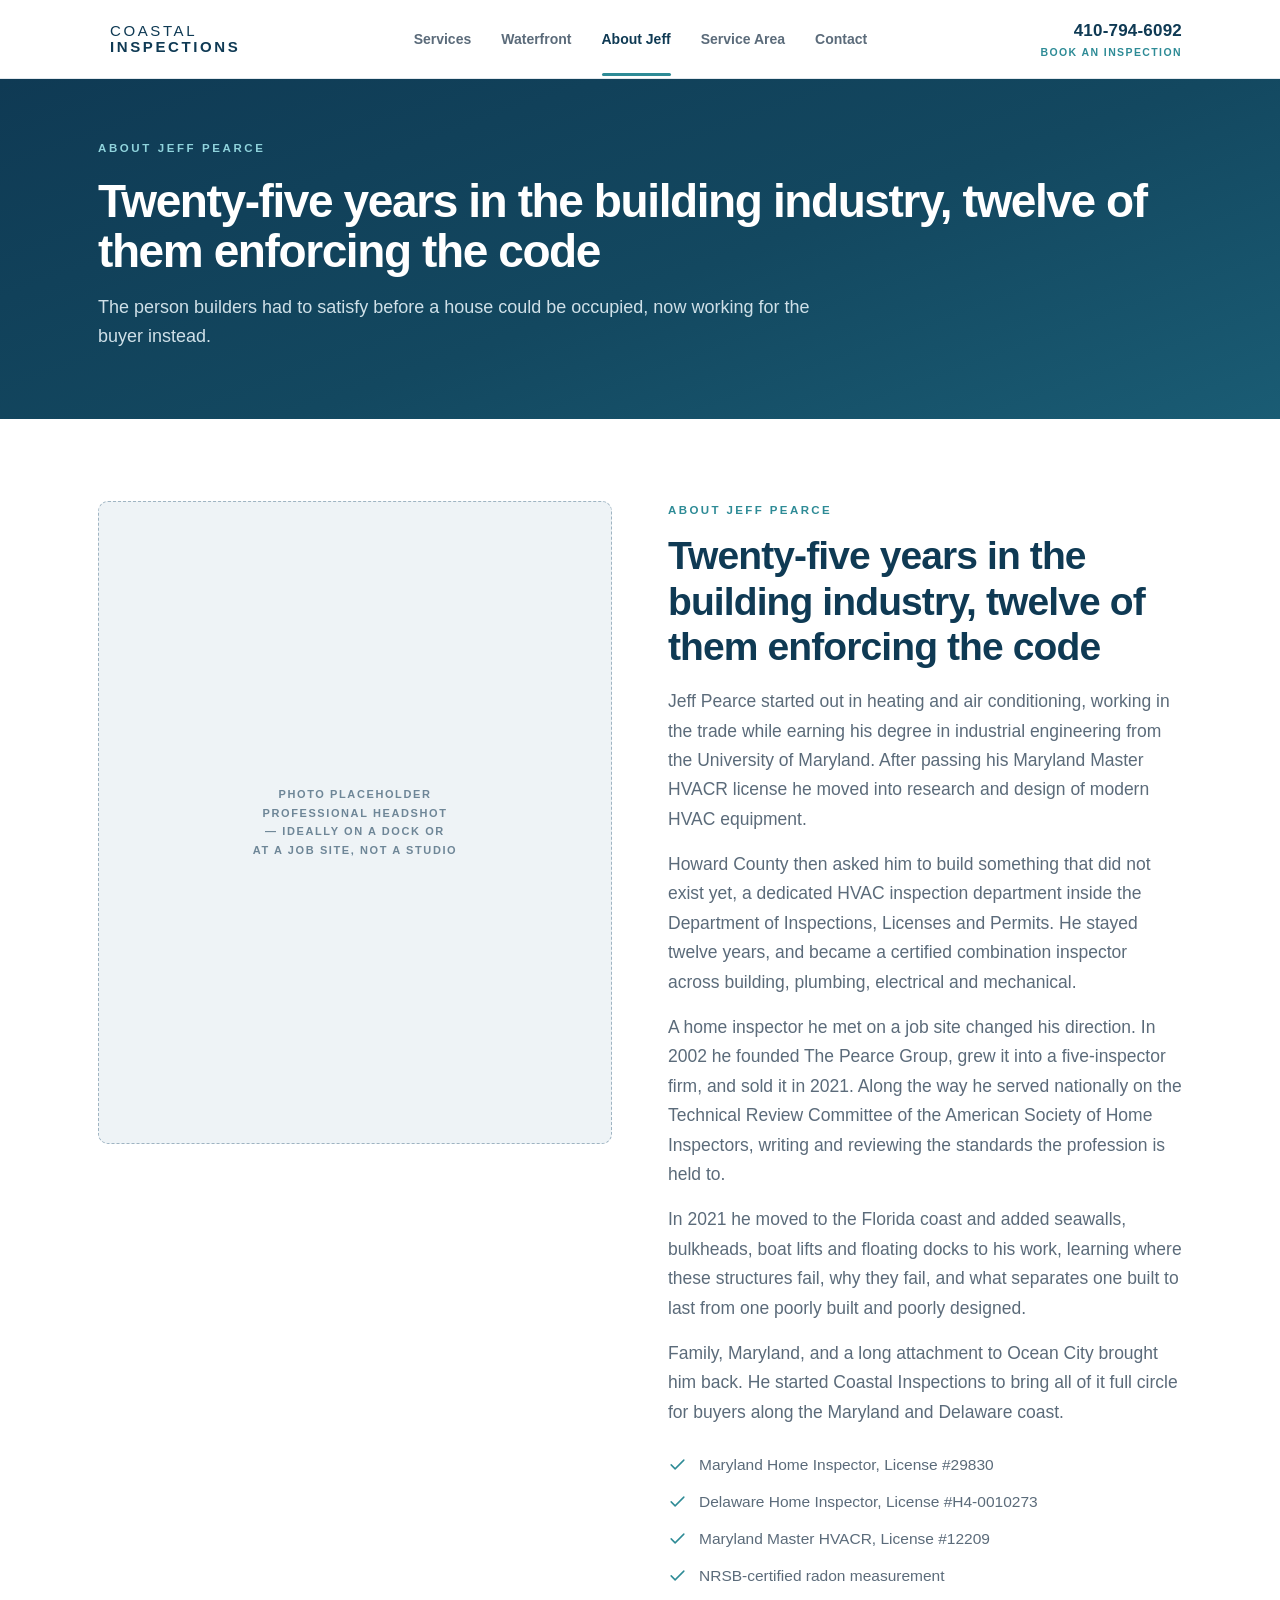
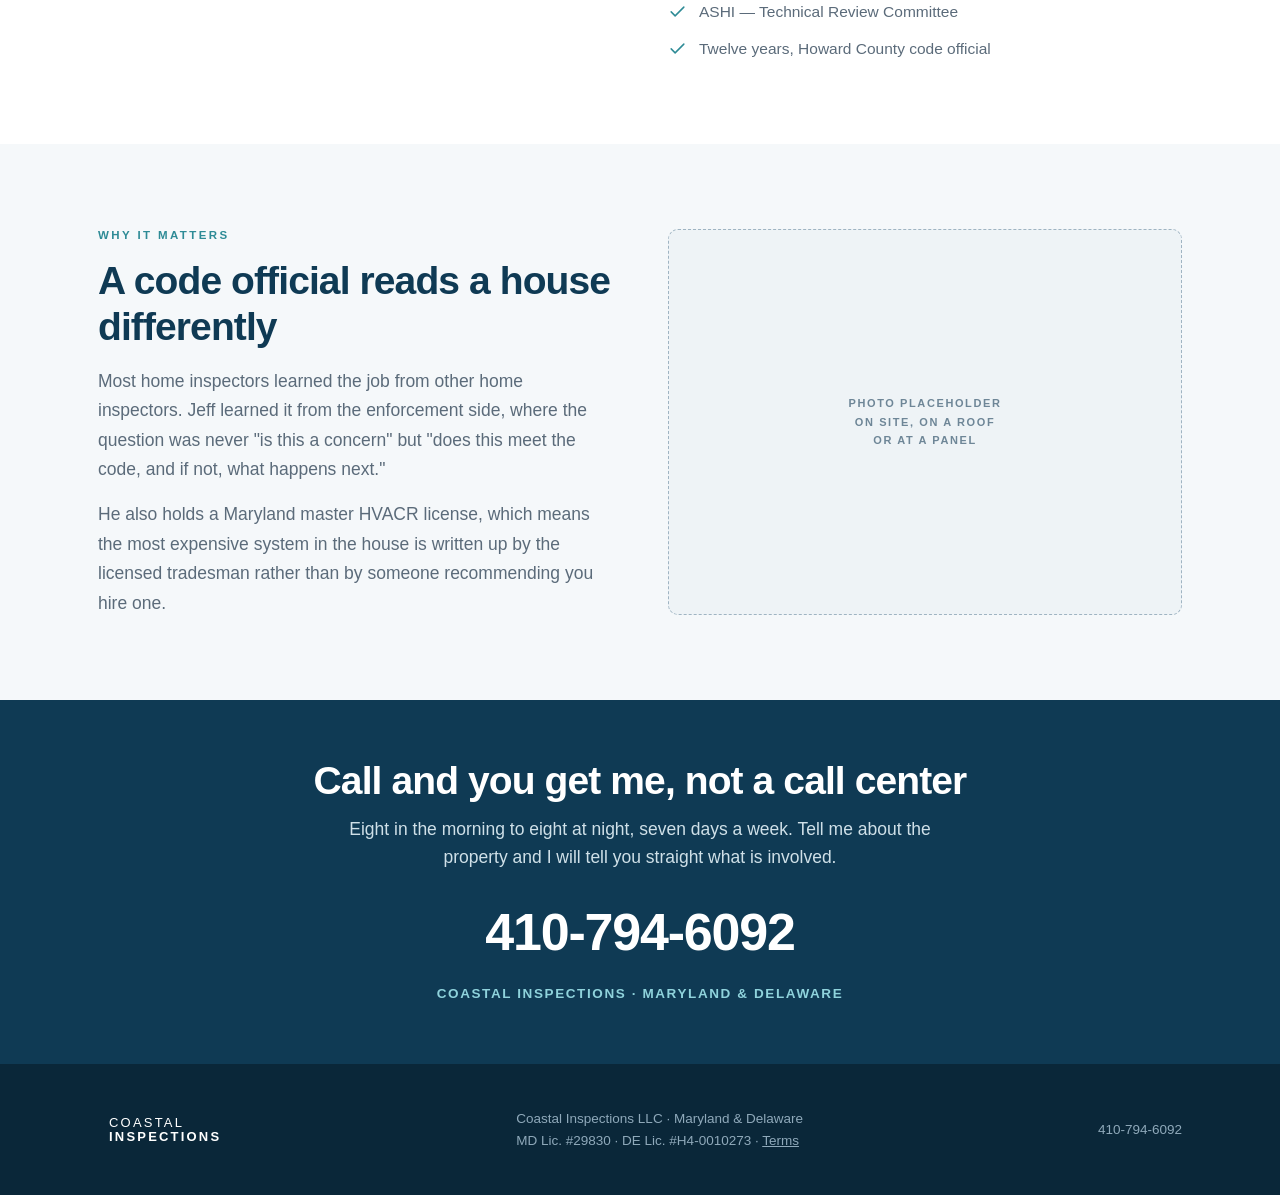
==== about.html @ 14b34bf6 "Add files via upload" ====
<!DOCTYPE html>
<html lang="en"><head><meta charset="utf-8">
<meta name="viewport" content="width=device-width,initial-scale=1">
<title>About Jeff Pearce, Licensed Home Inspector | Coastal Inspections</title>
<meta name="description" content="Twenty-five years in the building industry, twelve as a Howard County code official. Licensed in Maryland and Delaware, Maryland master HVACR, ASHI Technical Review Committee.">
<link rel="stylesheet" href="styles.css">
</head><body>
<header><div class="wrap nav">
  <a class="brand" href="index.html"><span style="color:var(--navy)"></span>
<span><span class="bt1">COASTAL</span><span class="bt2">INSPECTIONS</span></span></a>
  <nav class="navlinks"><a href="services.html">Services</a><a href="waterfront.html">Waterfront</a><a href="about.html" class="on">About Jeff</a><a href="service-area.html">Service Area</a><a href="contact.html">Contact</a></nav>
  <a class="tel" href="tel:4107946092"><b>410-794-6092</b><span>Book an inspection</span></a>
</div></header>
<div class="pagehead"><div class="wrap">
  <div class="eyebrow">About Jeff Pearce</div>
  <h1>Twenty-five years in the building industry, twelve of them enforcing the code</h1>
  <p>The person builders had to satisfy before a house could be occupied, now working for the buyer instead.</p>
</div></div>

<section><div class="wrap"><div class="two" style="align-items:start">
  <div class="ph" style="aspect-ratio:4/5;position:sticky;top:104px"><span>Photo placeholder<br>Professional headshot<br>&mdash; ideally on a dock or<br>at a job site, not a studio</span></div>
  <div>
    <div class="sec-eyebrow">About Jeff Pearce</div>
    <h2>Twenty-five years in the building industry, twelve of them enforcing the code</h2>
    <p class="sublede">Jeff Pearce started out in heating and air conditioning, working in the trade while earning his degree in industrial engineering from the University of Maryland. After passing his Maryland Master HVACR license he moved into research and design of modern HVAC equipment.</p>
    <p class="sublede" style="margin-top:16px">Howard County then asked him to build something that did not exist yet, a dedicated HVAC inspection department inside the Department of Inspections, Licenses and Permits. He stayed twelve years, and became a certified combination inspector across building, plumbing, electrical and mechanical.</p>
    <p class="sublede" style="margin-top:16px">A home inspector he met on a job site changed his direction. In 2002 he founded The Pearce Group, grew it into a five-inspector firm, and sold it in 2021. Along the way he served nationally on the Technical Review Committee of the American Society of Home Inspectors, writing and reviewing the standards the profession is held to.</p>
    <p class="sublede" style="margin-top:16px">In 2021 he moved to the Florida coast and added seawalls, bulkheads, boat lifts and floating docks to his work, learning where these structures fail, why they fail, and what separates one built to last from one poorly built and poorly designed.</p>
    <p class="sublede" style="margin-top:16px">Family, Maryland, and a long attachment to Ocean City brought him back. He started Coastal Inspections to bring all of it full circle for buyers along the Maryland and Delaware coast.</p>
    <div class="checks">
      <div class="check"><svg viewBox="0 0 24 24" fill="none" stroke="currentColor" stroke-width="1.9" stroke-linecap="round" stroke-linejoin="round"><path d="m4 12.5 5 5L20 6.5"/></svg><span>Maryland Home Inspector, License #29830</span></div>
      <div class="check"><svg viewBox="0 0 24 24" fill="none" stroke="currentColor" stroke-width="1.9" stroke-linecap="round" stroke-linejoin="round"><path d="m4 12.5 5 5L20 6.5"/></svg><span>Delaware Home Inspector, License #H4-0010273</span></div>
      <div class="check"><svg viewBox="0 0 24 24" fill="none" stroke="currentColor" stroke-width="1.9" stroke-linecap="round" stroke-linejoin="round"><path d="m4 12.5 5 5L20 6.5"/></svg><span>Maryland Master HVACR, License #12209</span></div>
      <div class="check"><svg viewBox="0 0 24 24" fill="none" stroke="currentColor" stroke-width="1.9" stroke-linecap="round" stroke-linejoin="round"><path d="m4 12.5 5 5L20 6.5"/></svg><span>NRSB-certified radon measurement</span></div>
      <div class="check"><svg viewBox="0 0 24 24" fill="none" stroke="currentColor" stroke-width="1.9" stroke-linecap="round" stroke-linejoin="round"><path d="m4 12.5 5 5L20 6.5"/></svg><span>ASHI — Technical Review Committee</span></div>
      <div class="check"><svg viewBox="0 0 24 24" fill="none" stroke="currentColor" stroke-width="1.9" stroke-linecap="round" stroke-linejoin="round"><path d="m4 12.5 5 5L20 6.5"/></svg><span>Twelve years, Howard County code official</span></div>
    </div>
  </div>
  </div>
</div></div></section>

<section style="background:#F5F8FA"><div class="wrap">
  <div class="two">
    <div>
      <div class="sec-eyebrow">Why it matters</div>
      <h2>A code official reads a house differently</h2>
      <p class="sublede">Most home inspectors learned the job from other home inspectors. Jeff learned it from the enforcement side, where the question was never "is this a concern" but "does this meet the code, and if not, what happens next."</p>
      <p class="sublede" style="margin-top:16px">He also holds a Maryland master HVACR license, which means the most expensive system in the house is written up by the licensed tradesman rather than by someone recommending you hire one.</p>
    </div>
    <div class="ph" style="aspect-ratio:4/3;"><span>Photo placeholder<br>On site, on a roof<br>or at a panel</span></div>
  </div>
</div></section>
<section class="bigcall"><div class="wrap">
  <h2>Call and you get me, not a call center</h2>
  <p>Eight in the morning to eight at night, seven days a week. Tell me about the property and I will tell you straight what is involved.</p>
  <a class="num" href="tel:4107946092">410-794-6092</a>
  <small>Coastal Inspections &middot; Maryland &amp; Delaware</small>
</div></section>
<footer><div class="wrap fgrid">
  <div class="fbrand"><span style="color:#fff;--wave:#8FD3DC"></span>
<span><span class="bt1">COASTAL</span><span class="bt2">INSPECTIONS</span></span></div>
  <div>Coastal Inspections LLC &middot; Maryland &amp; Delaware<br>
    MD Lic. #29830 &middot; DE Lic. #H4-0010273 &middot; <a href="terms.html" style="color:#8FA9BA">Terms</a></div>
  <div>410-794-6092</div>
</div></footer>
</body></html>
---- styles.css ----
*{box-sizing:border-box;margin:0;padding:0}
:root{--navy:#0F3A54;--teal:#2E8B96;--sand:#E3D3B4;--sun:#E8A33D;--ink:#16202B;--mute:#5B6B7A;--line:#E2E8ED;--wave:#2E8B96}
html{scroll-behavior:smooth}
body{font-family:-apple-system,BlinkMacSystemFont,"Segoe UI",Inter,Helvetica,Arial,sans-serif;
     color:var(--ink);background:#fff;-webkit-font-smoothing:antialiased;line-height:1.6}
.wrap{max-width:1140px;margin:0 auto;padding:0 28px}
a{color:inherit}

/* ---------- placeholder styling ---------- */
.ph{position:relative;background:#EEF3F6;border:1.5px dashed #9FB4C2;border-radius:10px;
    display:flex;align-items:center;justify-content:center;text-align:center;padding:24px}
.ph span{font-size:11px;letter-spacing:1.6px;text-transform:uppercase;color:#6E8697;font-weight:700;line-height:1.7}
.ph.dark{background:rgba(255,255,255,.07);border-color:rgba(255,255,255,.35)}
.ph.dark span{color:rgba(255,255,255,.8)}

/* ---------- header ---------- */
header{position:sticky;top:0;z-index:50;background:rgba(255,255,255,.94);backdrop-filter:blur(10px);
       border-bottom:1px solid var(--line)}
.nav{display:flex;align-items:center;justify-content:space-between;height:78px}
.brand{display:flex;align-items:center;gap:12px;color:var(--navy);text-decoration:none}
.brand svg{width:44px;height:44px;flex:0 0 auto}
.bt1{display:block;font-size:15px;font-weight:400;letter-spacing:2.6px;line-height:1.05}
.bt2{display:block;font-size:15px;font-weight:800;letter-spacing:2.6px;line-height:1.05}
.navlinks{display:flex;align-items:center;gap:30px}
.navlinks a{font-size:14px;font-weight:600;color:var(--mute);text-decoration:none}
.navlinks a:hover{color:var(--navy)}
.tel{display:flex;flex-direction:column;align-items:flex-end;text-decoration:none}
.tel b{font-size:17px;color:var(--navy);letter-spacing:.2px}
.tel span{font-size:10.5px;letter-spacing:1.4px;text-transform:uppercase;color:var(--teal);font-weight:700}

/* ---------- hero ---------- */
.hero{background:linear-gradient(160deg,#0F3A54 0%,#134860 55%,#1A5C74 100%);color:#fff;
      position:relative;overflow:hidden}
.hero::after{content:"";position:absolute;left:0;right:0;bottom:-1px;height:120px;
   background:url("data:image/svg+xml;utf8,<svg xmlns='http://www.w3.org/2000/svg' viewBox='0 0 1200 120' preserveAspectRatio='none'><path d='M0,60 C200,110 320,10 600,50 C880,90 1000,20 1200,60 L1200,120 L0,120 Z' fill='white'/></svg>") no-repeat;
   background-size:100% 100%}
.herogrid{display:grid;grid-template-columns:1.15fr .85fr;gap:56px;align-items:center;
          padding:88px 0 150px;position:relative;z-index:2}
.eyebrow{font-size:11.5px;letter-spacing:2.6px;text-transform:uppercase;font-weight:700;
         color:#8FD3DC;margin-bottom:20px}
h1{font-size:clamp(34px,4.6vw,56px);line-height:1.08;font-weight:800;letter-spacing:-1.4px;margin-bottom:22px}
h1 em{font-style:normal;color:#8FD3DC}
.lede{font-size:18.5px;line-height:1.62;color:#CFE0E8;max-width:36em}
.cta{display:flex;gap:14px;flex-wrap:wrap;margin-top:34px}
.btn{display:inline-block;padding:15px 28px;border-radius:8px;font-weight:700;font-size:15px;
     text-decoration:none;transition:.15s}
.btn-p{background:var(--sun);color:#3A2400}
.btn-p:hover{background:#F2B457}
.btn-s{border:1.5px solid rgba(255,255,255,.45);color:#fff}
.btn-s:hover{background:rgba(255,255,255,.1)}
.heroimg{aspect-ratio:4/5;min-height:340px}

/* ---------- credential band ---------- */
.creds{background:#fff;padding:0 0 12px;margin-top:-40px;position:relative;z-index:5}
.credcard{background:#fff;border:1px solid var(--line);border-radius:14px;
          box-shadow:0 18px 44px rgba(15,58,84,.10);padding:34px 38px}
.credcard h3{font-size:11.5px;letter-spacing:2.2px;text-transform:uppercase;color:var(--teal);
             font-weight:800;margin-bottom:20px}
.credgrid{display:grid;grid-template-columns:repeat(3,1fr);gap:26px 34px}
.cred b{display:block;font-size:16.5px;color:var(--navy);font-weight:800;line-height:1.3;margin-bottom:5px}
.cred p{font-size:14px;color:var(--mute);line-height:1.55}

/* ---------- generic section ---------- */
section{padding:82px 0}
.sec-eyebrow{font-size:11.5px;letter-spacing:2.4px;text-transform:uppercase;color:var(--teal);
             font-weight:800;margin-bottom:14px}
h2{font-size:clamp(27px,3.2vw,39px);line-height:1.16;font-weight:800;color:var(--navy);
   letter-spacing:-.9px;margin-bottom:18px}
.sublede{font-size:17.5px;color:var(--mute);line-height:1.68;max-width:44em}
.two{display:grid;grid-template-columns:1fr 1fr;gap:56px;align-items:center}

/* ---------- pull ---------- */
.pull{background:var(--navy);color:#fff}
.pull .inner{display:grid;grid-template-columns:1fr 1fr;gap:56px;align-items:center}
.pull h2{color:#fff}
.pull p{font-size:17.5px;color:#CFE0E8;line-height:1.7}
.quote{font-family:Georgia,serif;font-style:italic;font-size:23px;line-height:1.5;color:#8FD3DC;
       border-left:3px solid var(--sun);padding-left:22px;margin:26px 0 0}

/* ---------- services ---------- */
.svcgrid{display:grid;grid-template-columns:repeat(3,1fr);gap:22px;margin-top:44px}
.svc{border:1px solid var(--line);border-radius:12px;padding:28px 26px;transition:.18s;background:#fff}
.svc:hover{border-color:var(--teal);box-shadow:0 10px 30px rgba(15,58,84,.09);transform:translateY(-2px)}
.svc .ic{width:42px;height:42px;border-radius:9px;background:#E7F3F5;color:var(--teal);
         display:flex;align-items:center;justify-content:center;margin-bottom:16px}
.svc .ic svg{width:22px;height:22px}
.svc h4{font-size:18px;color:var(--navy);font-weight:800;margin-bottom:8px;letter-spacing:-.2px}
.svc p{font-size:14.5px;color:var(--mute);line-height:1.62}
.svc.feature{background:linear-gradient(150deg,#0F3A54,#1A5C74);border-color:transparent}
.svc.feature h4,.svc.feature .tagm{color:#fff}
.svc.feature p{color:#CFE0E8}
.svc.feature .ic{background:rgba(255,255,255,.15);color:#8FD3DC}
.tagm{display:inline-block;font-size:10px;letter-spacing:1.5px;text-transform:uppercase;
      font-weight:800;color:var(--sun);margin-bottom:10px}

/* ---------- proof block ---------- */
.proof{background:#F1F8F9;border-left:4px solid var(--teal);border-radius:0 10px 10px 0;
       padding:20px 24px;margin-top:24px}
.proof h3{font-size:16.5px;color:var(--navy);font-weight:800;line-height:1.35;margin-bottom:8px}
.proof p{font-size:15px;color:var(--mute);line-height:1.6}

/* ---------- area ---------- */
.area{background:#F5F8FA}
.towns{display:flex;flex-wrap:wrap;gap:10px;margin-top:26px}
.town{background:#fff;border:1px solid var(--line);border-radius:999px;padding:9px 18px;
      font-size:14px;font-weight:600;color:var(--navy)}

/* ---------- report ---------- */
.report .inner{display:grid;grid-template-columns:.9fr 1.1fr;gap:56px;align-items:center}
.checks{margin-top:26px;display:grid;gap:12px}
.check{display:flex;gap:12px;align-items:flex-start;font-size:15.5px;color:var(--mute)}
.check svg{width:19px;height:19px;color:var(--teal);flex:0 0 auto;margin-top:2px}

/* ---------- contact ---------- */
.contact{background:var(--navy);color:#fff}
.cgrid{display:grid;grid-template-columns:1fr 1fr;gap:56px}
.contact h2{color:#fff}
.contact .sublede{color:#CFE0E8}
.field{margin-bottom:16px}
.field label{display:block;font-size:11.5px;letter-spacing:1.5px;text-transform:uppercase;
             font-weight:700;color:#8FD3DC;margin-bottom:7px}
.field input,.field select,.field textarea{width:100%;padding:13px 15px;border-radius:8px;
  border:1px solid rgba(255,255,255,.22);background:rgba(255,255,255,.08);color:#fff;
  font-size:15px;font-family:inherit}
.field textarea{min-height:110px;resize:vertical}
.cinfo{display:grid;gap:22px;margin-top:30px}
.ci b{display:block;font-size:10.5px;letter-spacing:1.6px;text-transform:uppercase;color:#8FD3DC;margin-bottom:4px}
.ci span{font-size:19px;font-weight:700}

/* ---------- footer ---------- */
footer{background:#0A2739;color:#8FA9BA;padding:44px 0;font-size:13.5px}
.fgrid{display:flex;justify-content:space-between;align-items:center;gap:24px;flex-wrap:wrap}
.fbrand{display:flex;align-items:center;gap:11px;color:#fff}
.fbrand svg{width:36px;height:36px}
.fbrand .bt1,.fbrand .bt2{font-size:13px;letter-spacing:2.2px}

@media(max-width:900px){
  .herogrid,.two,.pull .inner,.report .inner,.cgrid{grid-template-columns:1fr;gap:36px}
  .credgrid,.svcgrid{grid-template-columns:1fr}
  .navlinks{display:none}
  .heroimg{aspect-ratio:16/10;min-height:0}
  .herogrid{padding:56px 0 120px}
  section{padding:58px 0}
}

/* ---------- multi-page additions ---------- */
.navlinks a.on{color:var(--navy);position:relative}
.navlinks a.on::after{content:"";position:absolute;left:0;right:0;bottom:-26px;height:3px;background:var(--teal);border-radius:2px}
.pagehead{background:linear-gradient(160deg,#0F3A54 0%,#134860 55%,#1A5C74 100%);color:#fff;padding:60px 0 68px}
.pagehead h1{font-size:clamp(30px,4vw,46px);margin-bottom:16px}
.pagehead p{font-size:18px;color:#CFE0E8;max-width:40em;line-height:1.62}
.deep{border-top:1px solid var(--line);padding-top:34px;margin-top:34px}
.deep.first{border-top:0;padding-top:0;margin-top:0}
.deep h3{font-size:23px;color:var(--navy);font-weight:800;letter-spacing:-.4px;margin-bottom:10px}
.deep .lede2{font-size:16.5px;color:var(--mute);line-height:1.68;max-width:46em}
.deep ul{list-style:none;margin-top:16px;display:grid;gap:9px}
.deep li{display:flex;gap:11px;align-items:flex-start;font-size:15.5px;color:var(--mute)}
.deep li::before{content:"";width:7px;height:7px;border-radius:50%;background:var(--teal);flex:0 0 7px;margin-top:8px}
.phrow{display:grid;grid-template-columns:repeat(3,1fr);gap:18px;margin-top:34px}
.phrow .ph{aspect-ratio:4/3}
.note{background:#FFF9F2;border-left:4px solid #c2410c;border-radius:0 8px 8px 0;padding:14px 18px;
      font-size:14.5px;color:#7C4A16;line-height:1.55;margin-top:20px}
.bigcall{background:var(--navy);color:#fff;text-align:center;padding:58px 0}
.bigcall h2{color:#fff;margin-bottom:12px}
.bigcall p{color:#CFE0E8;font-size:17.5px;max-width:34em;margin:0 auto}
.bigcall .num{display:block;font-size:clamp(34px,5vw,52px);font-weight:800;letter-spacing:-1.2px;margin:20px 0 6px;color:#fff;text-decoration:none}
.bigcall small{font-size:13.5px;letter-spacing:1.6px;text-transform:uppercase;color:#8FD3DC;font-weight:700}
.teaselink{display:inline-block;margin-top:22px;font-weight:700;color:var(--teal);text-decoration:none;font-size:15.5px}
.teaselink:hover{color:var(--navy)}
.shot{border-radius:10px;overflow:hidden;background:#EEF3F6;border:1px solid var(--line)}
.shot img{display:block;width:100%;height:100%;object-fit:cover}
.shot.dark{border-color:rgba(255,255,255,.25)}
.phrow .shot{aspect-ratio:4/3}
.cap{font-size:12.5px;color:#7d8f9e;margin-top:9px;line-height:1.5}
@media(max-width:900px){.phrow{grid-template-columns:1fr}}
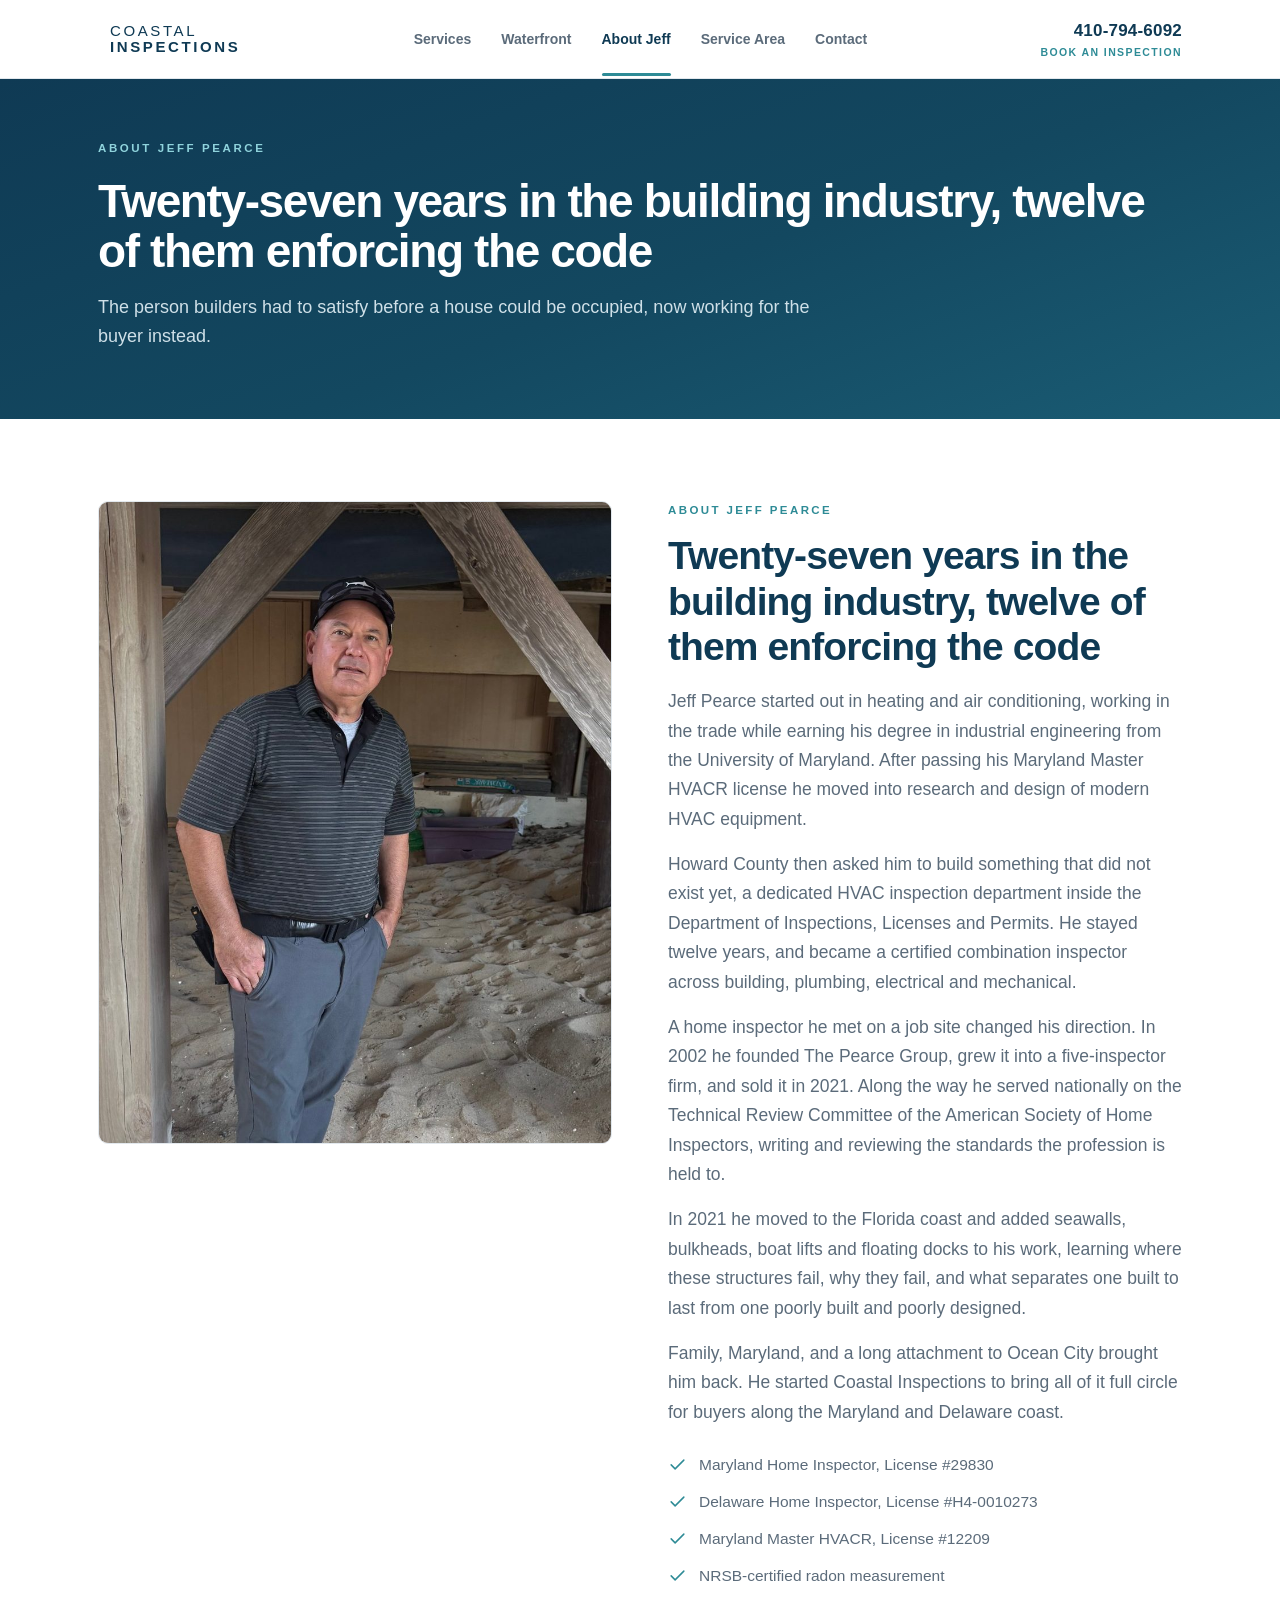
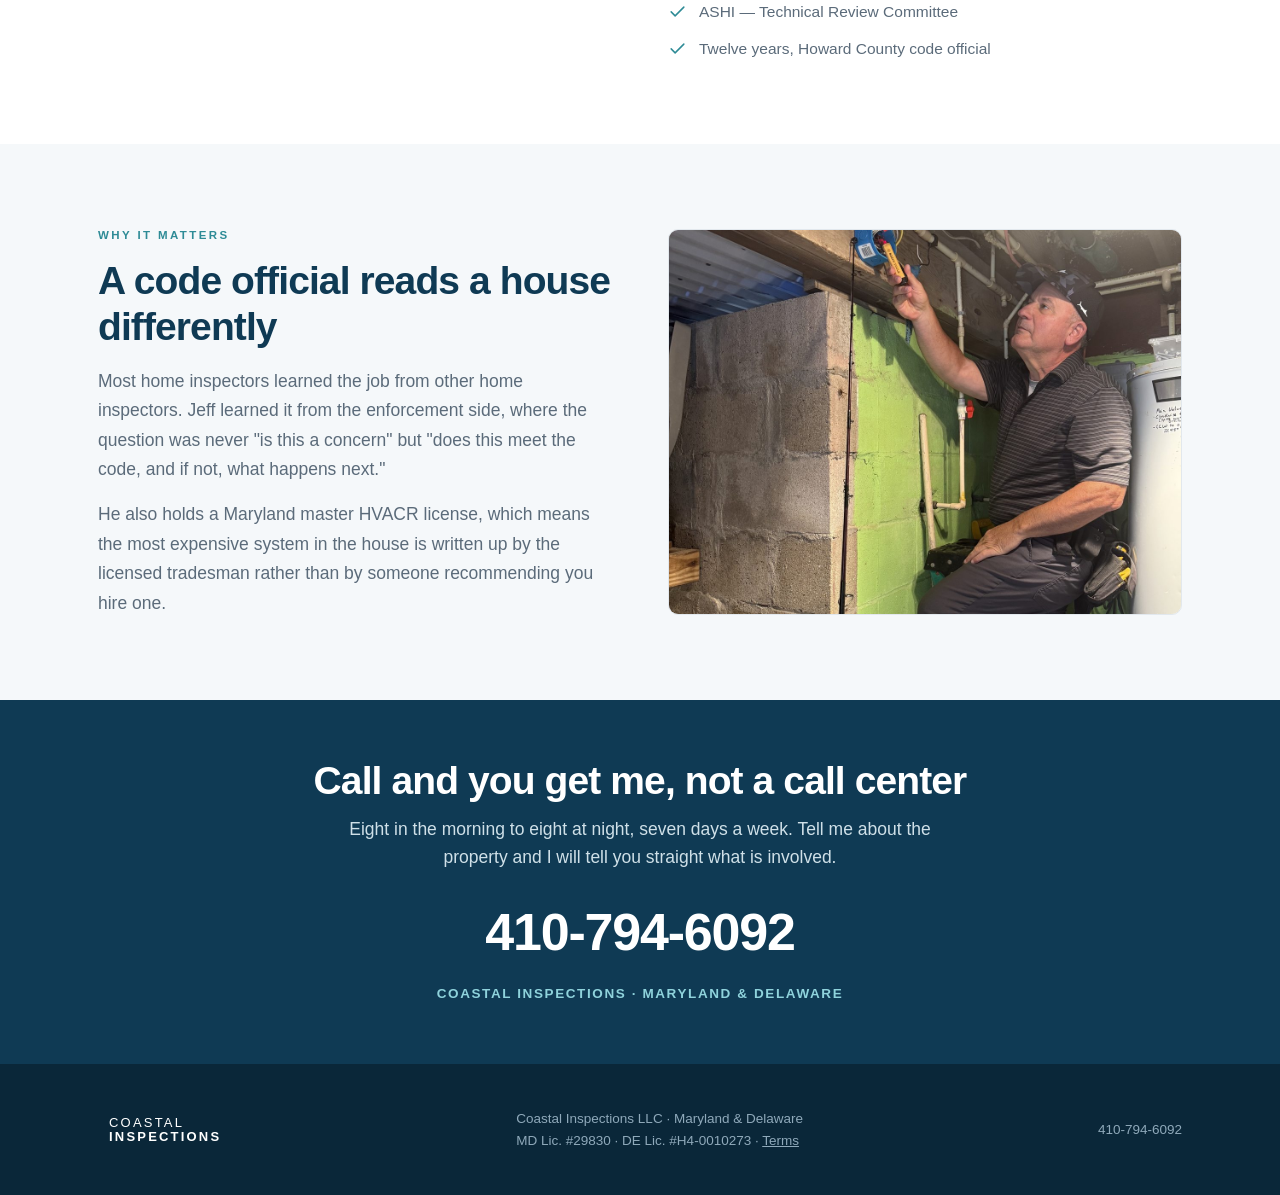
==== commit ae142546: "Add files via upload Pre-published files ready to publish" ====
--- a/about.html
+++ b/about.html
@@ -2,7 +2,7 @@
 <html lang="en"><head><meta charset="utf-8">
 <meta name="viewport" content="width=device-width,initial-scale=1">
 <title>About Jeff Pearce, Licensed Home Inspector | Coastal Inspections</title>
-<meta name="description" content="Twenty-five years in the building industry, twelve as a Howard County code official. Licensed in Maryland and Delaware, Maryland master HVACR, ASHI Technical Review Committee.">
+<meta name="description" content="Twenty-seven years in the building industry, twelve as a Howard County code official. Licensed in Maryland and Delaware, Maryland master HVACR, ASHI Technical Review Committee.">
 <link rel="stylesheet" href="styles.css">
 </head><body>
 <header><div class="wrap nav">
@@ -13,15 +13,15 @@
 </div></header>
 <div class="pagehead"><div class="wrap">
   <div class="eyebrow">About Jeff Pearce</div>
-  <h1>Twenty-five years in the building industry, twelve of them enforcing the code</h1>
+  <h1>Twenty-seven years in the building industry, twelve of them enforcing the code</h1>
   <p>The person builders had to satisfy before a house could be occupied, now working for the buyer instead.</p>
 </div></div>
 
 <section><div class="wrap"><div class="two" style="align-items:start">
-  <div class="ph" style="aspect-ratio:4/5;position:sticky;top:104px"><span>Photo placeholder<br>Professional headshot<br>&mdash; ideally on a dock or<br>at a job site, not a studio</span></div>
+  <div style="position:sticky;top:104px"><div class="shot" style="aspect-ratio:4/5"><img src="img/headshot.jpg" alt="Jeff Pearce, licensed home inspector" width="900" height="1125"></div></div>
   <div>
     <div class="sec-eyebrow">About Jeff Pearce</div>
-    <h2>Twenty-five years in the building industry, twelve of them enforcing the code</h2>
+    <h2>Twenty-seven years in the building industry, twelve of them enforcing the code</h2>
     <p class="sublede">Jeff Pearce started out in heating and air conditioning, working in the trade while earning his degree in industrial engineering from the University of Maryland. After passing his Maryland Master HVACR license he moved into research and design of modern HVAC equipment.</p>
     <p class="sublede" style="margin-top:16px">Howard County then asked him to build something that did not exist yet, a dedicated HVAC inspection department inside the Department of Inspections, Licenses and Permits. He stayed twelve years, and became a certified combination inspector across building, plumbing, electrical and mechanical.</p>
     <p class="sublede" style="margin-top:16px">A home inspector he met on a job site changed his direction. In 2002 he founded The Pearce Group, grew it into a five-inspector firm, and sold it in 2021. Along the way he served nationally on the Technical Review Committee of the American Society of Home Inspectors, writing and reviewing the standards the profession is held to.</p>
@@ -47,7 +47,7 @@
       <p class="sublede">Most home inspectors learned the job from other home inspectors. Jeff learned it from the enforcement side, where the question was never "is this a concern" but "does this meet the code, and if not, what happens next."</p>
       <p class="sublede" style="margin-top:16px">He also holds a Maryland master HVACR license, which means the most expensive system in the house is written up by the licensed tradesman rather than by someone recommending you hire one.</p>
     </div>
-    <div class="ph" style="aspect-ratio:4/3;"><span>Photo placeholder<br>On site, on a roof<br>or at a panel</span></div>
+    <div><div class="shot" style="aspect-ratio:4/3;"><img src="img/about-panel.jpg" alt="Jeff Pearce testing equipment at a utility panel" loading="lazy" width="640" height="480"></div></div>
   </div>
 </div></section>
 <section class="bigcall"><div class="wrap">
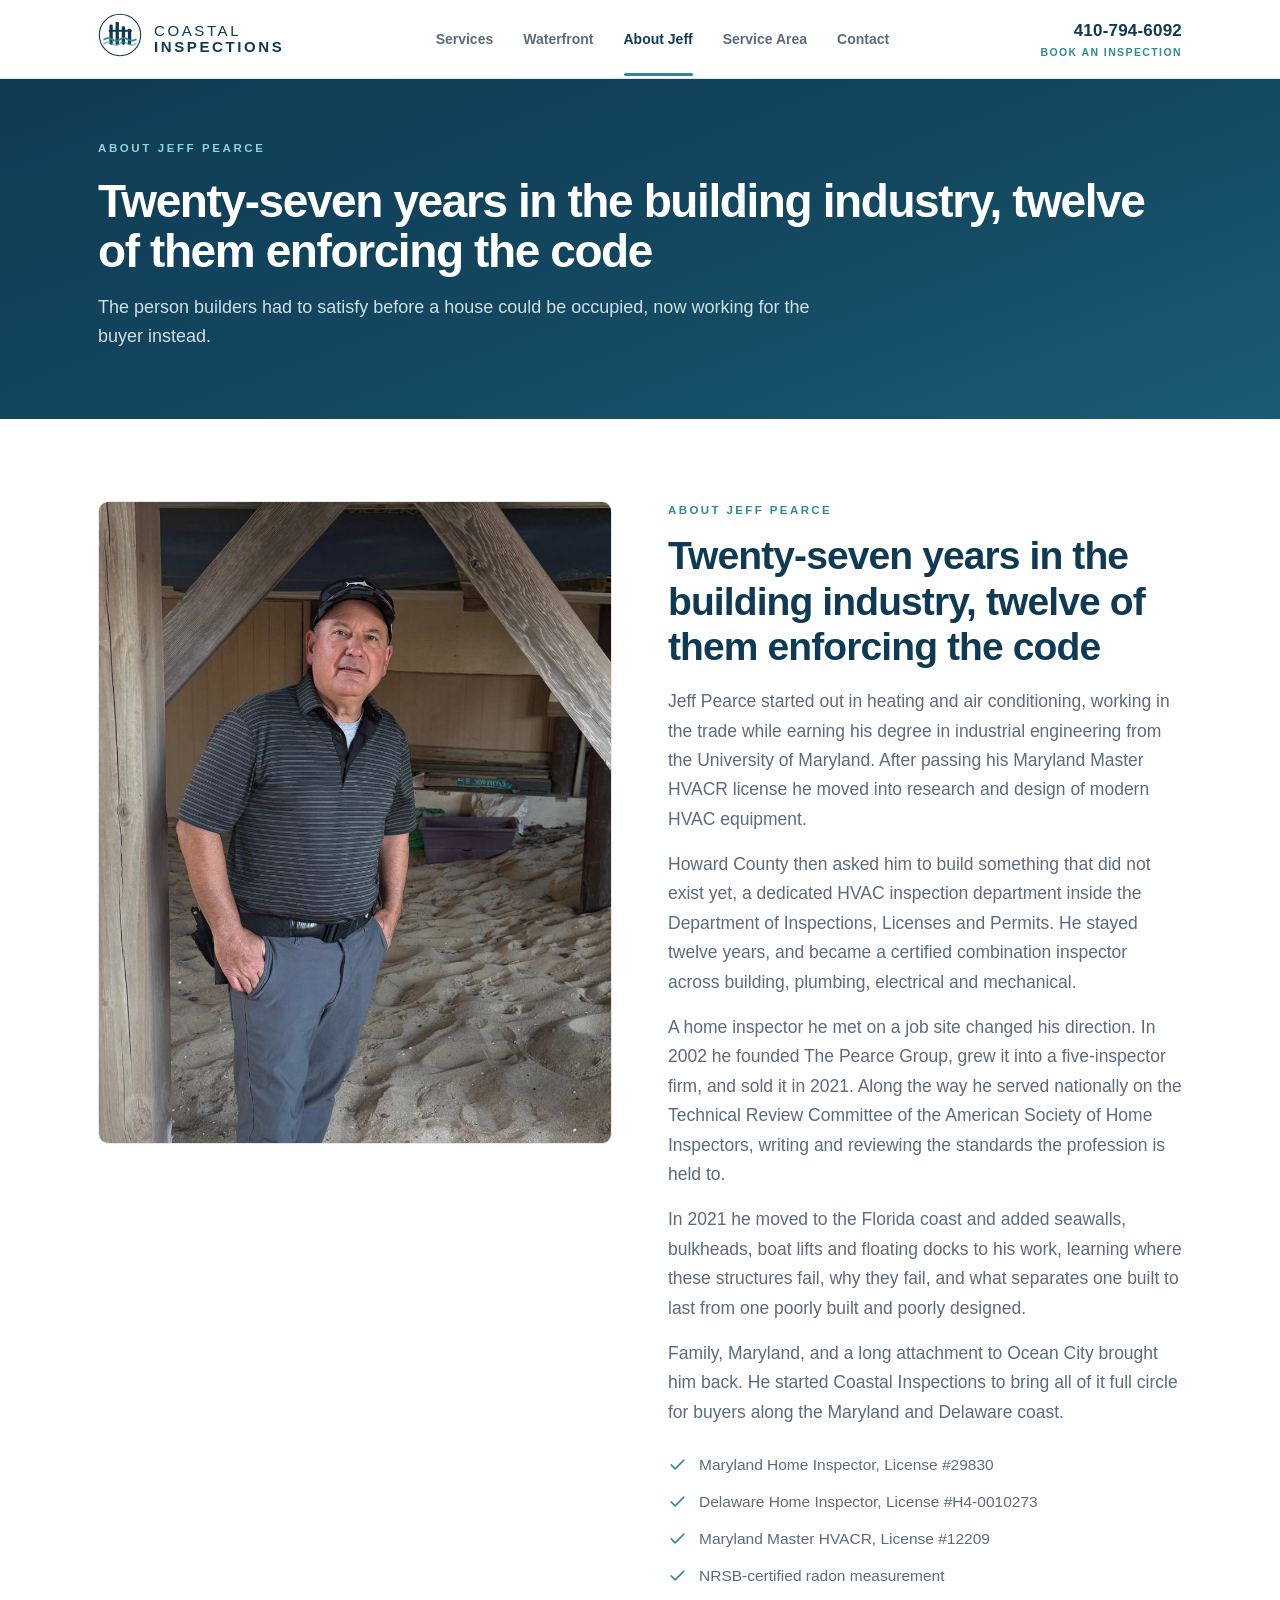
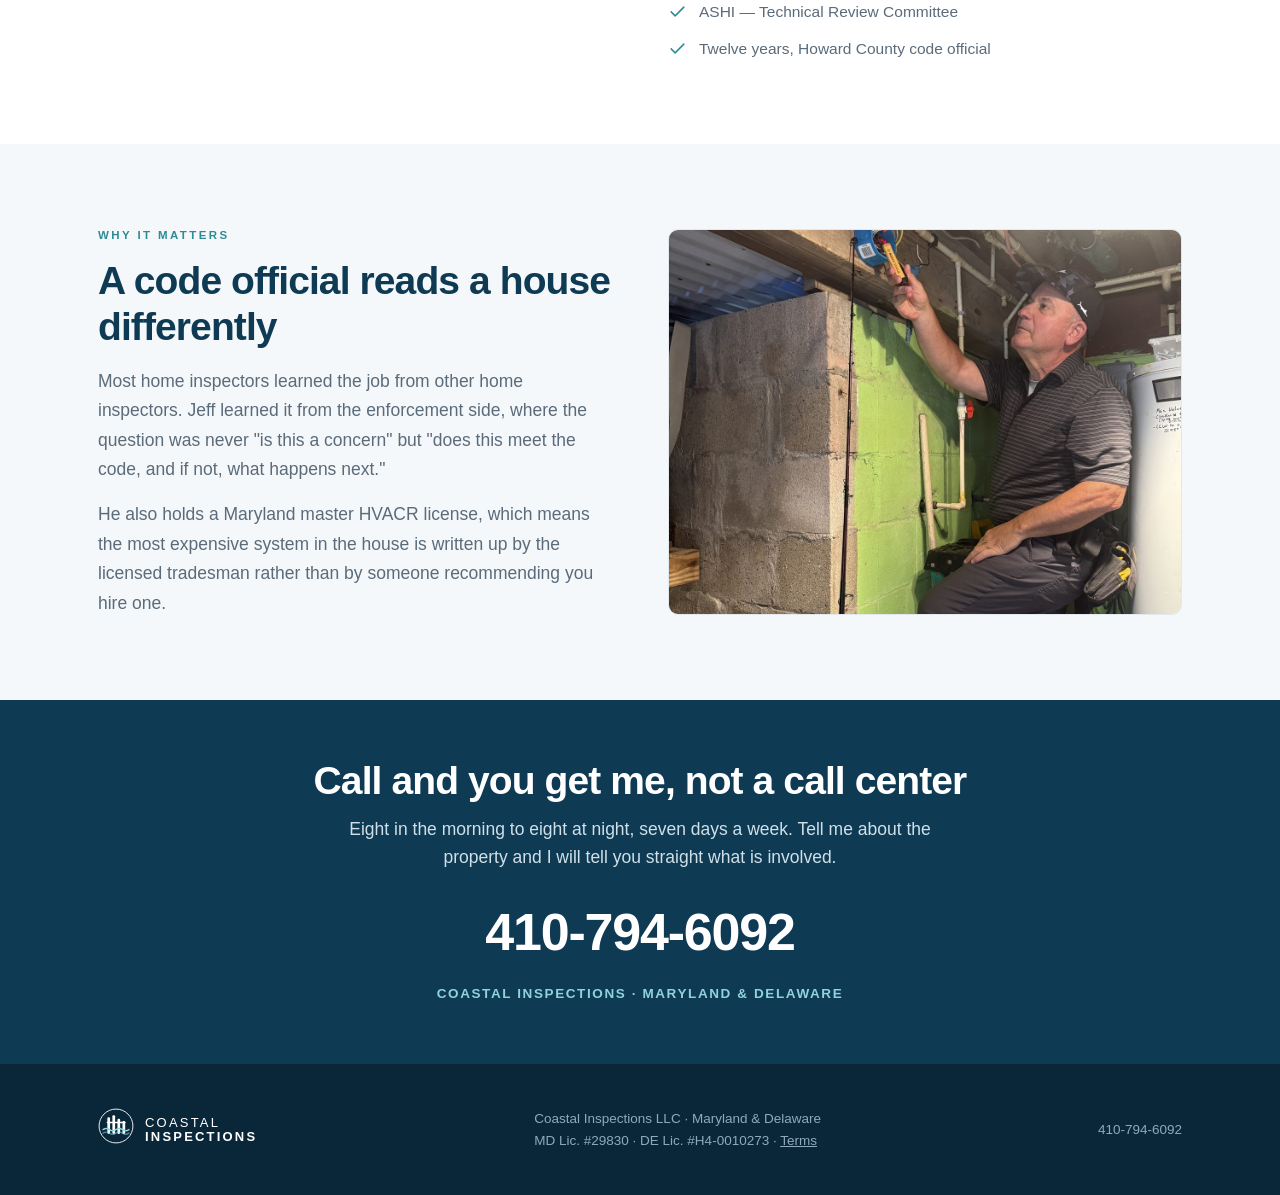
==== commit e56da3df: "Add files via upload" ====
--- a/about.html
+++ b/about.html
@@ -6,11 +6,22 @@
 <link rel="stylesheet" href="styles.css">
 </head><body>
 <header><div class="wrap nav">
-  <a class="brand" href="index.html"><span style="color:var(--navy)"></span>
+  <a class="brand" href="index.html"><span style="color:var(--navy)"><svg viewBox="0 0 100 100" aria-hidden="true">
+<circle cx="50" cy="50" r="47" fill="none" stroke="currentColor" stroke-width="2.5"/>
+<rect x="26" y="26" width="7.5" height="46" rx="3.2" fill="currentColor"/>
+<rect x="40" y="20" width="7.5" height="52" rx="3.2" fill="currentColor"/>
+<rect x="54" y="30" width="7.5" height="42" rx="3.2" fill="currentColor"/>
+<rect x="68" y="36" width="7.5" height="36" rx="3.2" fill="currentColor"/>
+<rect x="24" y="38" width="53" height="4.4" rx="2.2" fill="currentColor"/>
+<path d="M14 60 q9 -6 18 0 t18 0 t18 0 t18 0" fill="none" stroke="var(--wave)" stroke-width="4" stroke-linecap="round"/>
+<path d="M14 70 q9 -6 18 0 t18 0 t18 0 t18 0" fill="none" stroke="var(--wave)" stroke-width="4" stroke-linecap="round" opacity=".55"/>
+</svg></span>
 <span><span class="bt1">COASTAL</span><span class="bt2">INSPECTIONS</span></span></a>
-  <nav class="navlinks"><a href="services.html">Services</a><a href="waterfront.html">Waterfront</a><a href="about.html" class="on">About Jeff</a><a href="service-area.html">Service Area</a><a href="contact.html">Contact</a></nav>
+  <nav class="navlinks" id="mnav"><a href="services.html">Services</a><a href="waterfront.html">Waterfront</a><a href="about.html" class="on">About Jeff</a><a href="service-area.html">Service Area</a><a href="contact.html">Contact</a></nav>
   <a class="tel" href="tel:4107946092"><b>410-794-6092</b><span>Book an inspection</span></a>
+  <button class="menubtn" type="button" aria-label="Menu" aria-expanded="false" aria-controls="mnav"><span></span></button>
 </div></header>
+<script>(function(){var h=document.querySelector("header"),b=h.querySelector(".menubtn");b.addEventListener("click",function(){var o=h.classList.toggle("open");b.setAttribute("aria-expanded",o)});h.querySelectorAll(".navlinks a").forEach(function(a){a.addEventListener("click",function(){h.classList.remove("open")})})})();</script>
 <div class="pagehead"><div class="wrap">
   <div class="eyebrow">About Jeff Pearce</div>
   <h1>Twenty-seven years in the building industry, twelve of them enforcing the code</h1>
@@ -57,7 +68,16 @@
   <small>Coastal Inspections &middot; Maryland &amp; Delaware</small>
 </div></section>
 <footer><div class="wrap fgrid">
-  <div class="fbrand"><span style="color:#fff;--wave:#8FD3DC"></span>
+  <div class="fbrand"><span style="color:#fff;--wave:#8FD3DC"><svg viewBox="0 0 100 100" aria-hidden="true">
+<circle cx="50" cy="50" r="47" fill="none" stroke="currentColor" stroke-width="2.5"/>
+<rect x="26" y="26" width="7.5" height="46" rx="3.2" fill="currentColor"/>
+<rect x="40" y="20" width="7.5" height="52" rx="3.2" fill="currentColor"/>
+<rect x="54" y="30" width="7.5" height="42" rx="3.2" fill="currentColor"/>
+<rect x="68" y="36" width="7.5" height="36" rx="3.2" fill="currentColor"/>
+<rect x="24" y="38" width="53" height="4.4" rx="2.2" fill="currentColor"/>
+<path d="M14 60 q9 -6 18 0 t18 0 t18 0 t18 0" fill="none" stroke="var(--wave)" stroke-width="4" stroke-linecap="round"/>
+<path d="M14 70 q9 -6 18 0 t18 0 t18 0 t18 0" fill="none" stroke="var(--wave)" stroke-width="4" stroke-linecap="round" opacity=".55"/>
+</svg></span>
 <span><span class="bt1">COASTAL</span><span class="bt2">INSPECTIONS</span></span></div>
   <div>Coastal Inspections LLC &middot; Maryland &amp; Delaware<br>
     MD Lic. #29830 &middot; DE Lic. #H4-0010273 &middot; <a href="terms.html" style="color:#8FA9BA">Terms</a></div>
--- a/styles.css
+++ b/styles.css
@@ -147,6 +147,44 @@
 /* ---------- multi-page additions ---------- */
 .navlinks a.on{color:var(--navy);position:relative}
 .navlinks a.on::after{content:"";position:absolute;left:0;right:0;bottom:-26px;height:3px;background:var(--teal);border-radius:2px}
+/* ---------- mobile overflow guard ---------- */
+.cgrid>*,.two>*,.herogrid>*{min-width:0}
+.ci span,.ci a{overflow-wrap:anywhere}
+/* ---------- mobile menu ---------- */
+.menubtn{display:none;width:44px;height:44px;border:1px solid var(--line);border-radius:8px;background:#fff;cursor:pointer;padding:0;margin-left:10px;flex:0 0 44px;position:relative}
+.menubtn span,.menubtn span::before,.menubtn span::after{content:"";position:absolute;left:11px;right:11px;height:2px;background:var(--navy);border-radius:2px;transition:transform .2s,opacity .2s}
+.menubtn span{top:21px}
+.menubtn span::before{left:0;right:0;top:-7px}
+.menubtn span::after{left:0;right:0;top:7px}
+header.open .menubtn span{background:transparent}
+header.open .menubtn span::before{transform:translateY(7px) rotate(45deg)}
+header.open .menubtn span::after{transform:translateY(-7px) rotate(-45deg)}
+@media(max-width:900px){
+  .menubtn{display:block}
+  .nav{gap:8px}
+  .tel{margin-left:auto}
+  .navlinks{display:none;position:absolute;top:78px;left:0;right:0;flex-direction:column;align-items:stretch;gap:0;
+            background:#fff;border-bottom:1px solid var(--line);box-shadow:0 14px 24px rgba(15,58,84,.12);padding:4px 24px 14px}
+  header.open .navlinks{display:flex}
+  .navlinks a{font-size:17px;padding:16px 0;border-bottom:1px solid var(--line)}
+  .navlinks a:last-child{border-bottom:0}
+  .navlinks a.on::after{display:none}
+  .navlinks a.on{color:var(--teal)}
+}
+@media(max-width:520px){
+  .brand svg{width:38px;height:38px}
+  .bt1,.bt2{font-size:12.5px;letter-spacing:2px}
+  .tel b{font-size:15px;white-space:nowrap}
+  .tel span{display:none}
+}
+@media(max-width:420px){
+  .brand{gap:8px}
+  .brand svg{width:34px;height:34px}
+  .bt1,.bt2{font-size:11px;letter-spacing:1.4px}
+  .tel b{font-size:13px;letter-spacing:0}
+  .menubtn{width:40px;height:40px;flex:0 0 40px;margin-left:4px}
+  .menubtn span{top:19px}
+}
 .pagehead{background:linear-gradient(160deg,#0F3A54 0%,#134860 55%,#1A5C74 100%);color:#fff;padding:60px 0 68px}
 .pagehead h1{font-size:clamp(30px,4vw,46px);margin-bottom:16px}
 .pagehead p{font-size:18px;color:#CFE0E8;max-width:40em;line-height:1.62}
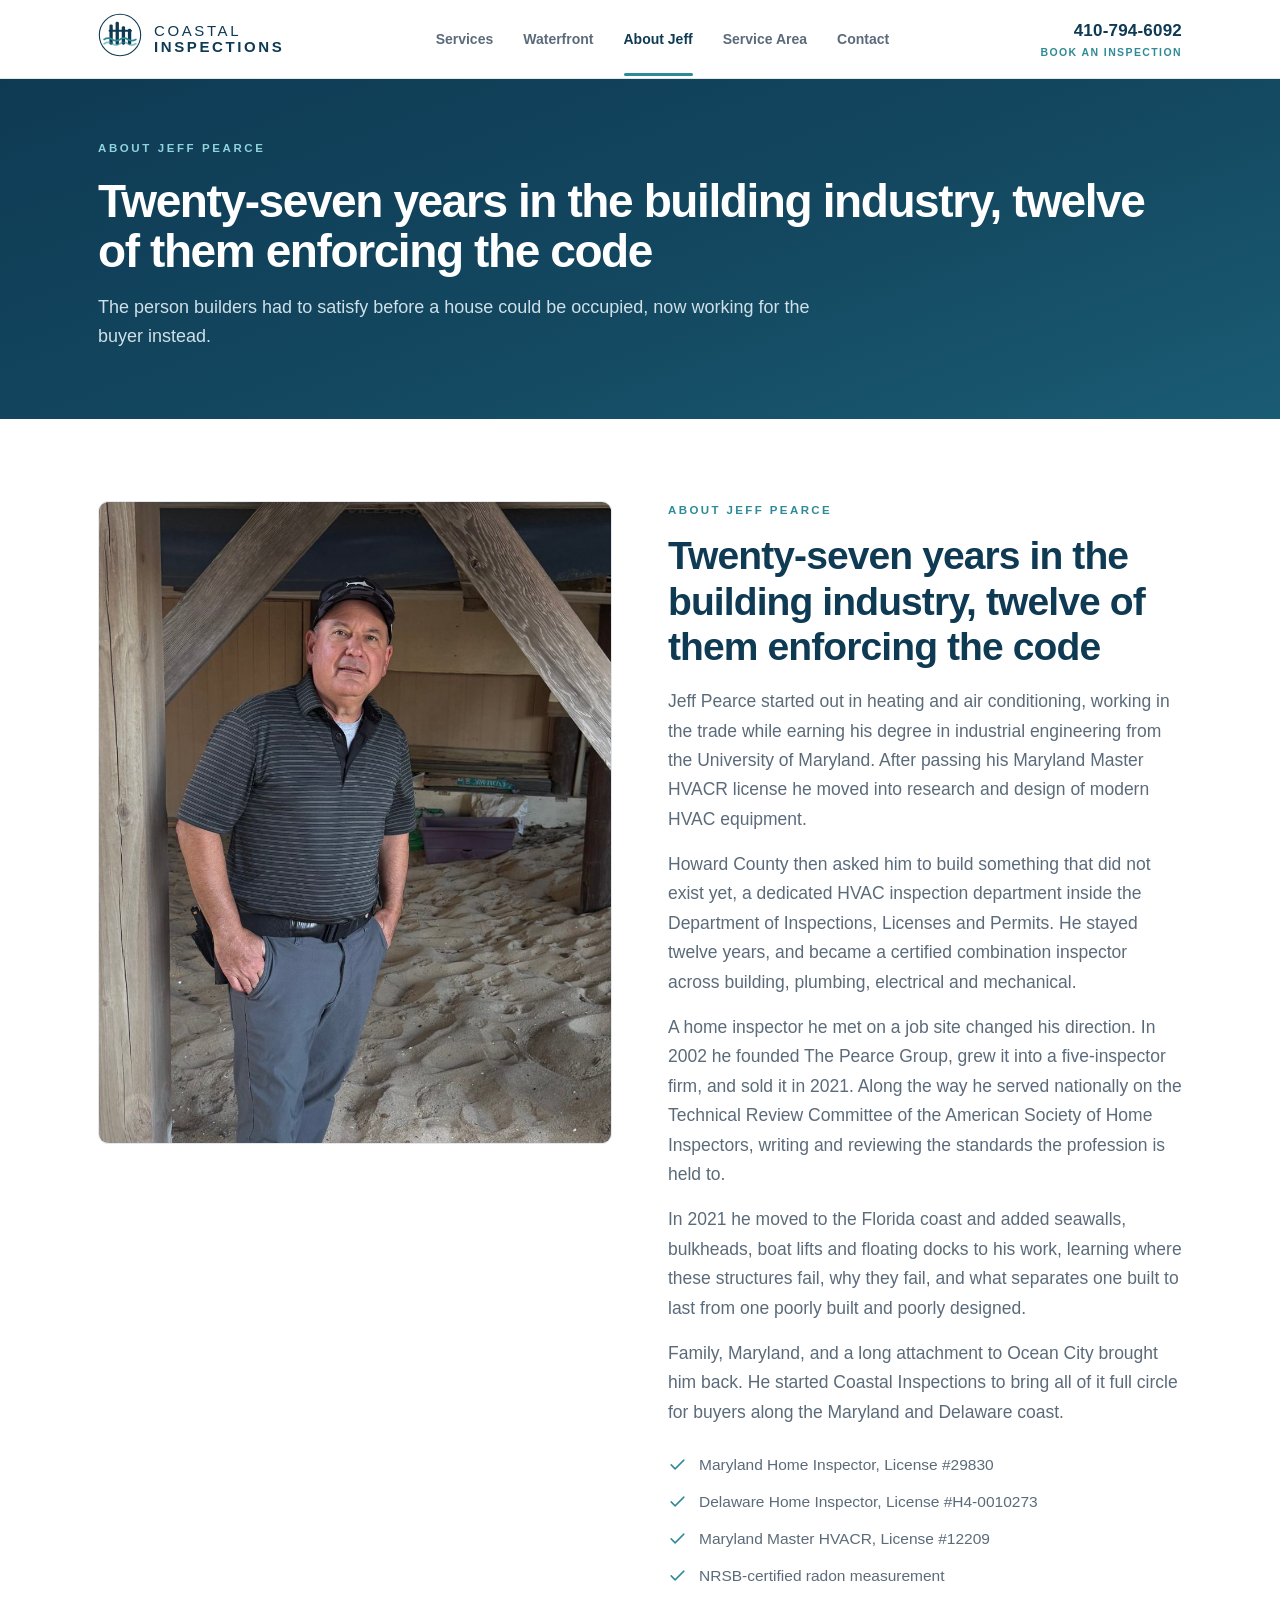
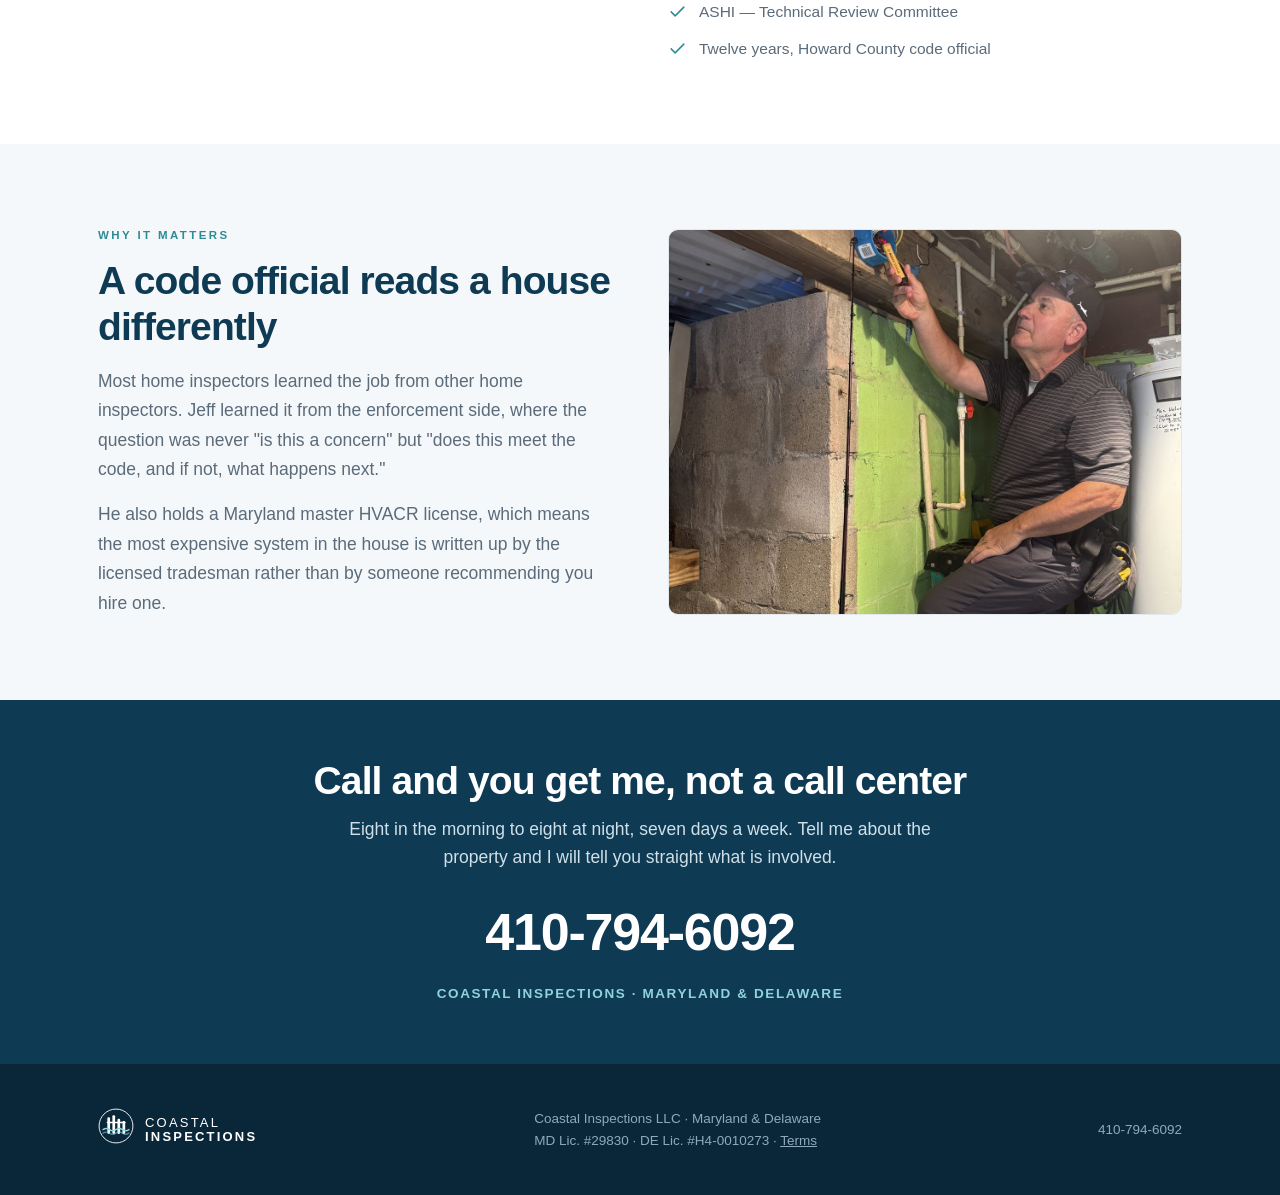
==== commit 3f022b0f: "Add files via upload" ====
--- a/about.html
+++ b/about.html
@@ -29,7 +29,7 @@
 </div></div>
 
 <section><div class="wrap"><div class="two" style="align-items:start">
-  <div style="position:sticky;top:104px"><div class="shot" style="aspect-ratio:4/5"><img src="img/headshot.jpg" alt="Jeff Pearce, licensed home inspector" width="900" height="1125"></div></div>
+  <div><div class="shot" style="aspect-ratio:4/5"><img src="img/headshot.jpg" alt="Jeff Pearce, licensed home inspector" width="900" height="1125"></div></div>
   <div>
     <div class="sec-eyebrow">About Jeff Pearce</div>
     <h2>Twenty-seven years in the building industry, twelve of them enforcing the code</h2>
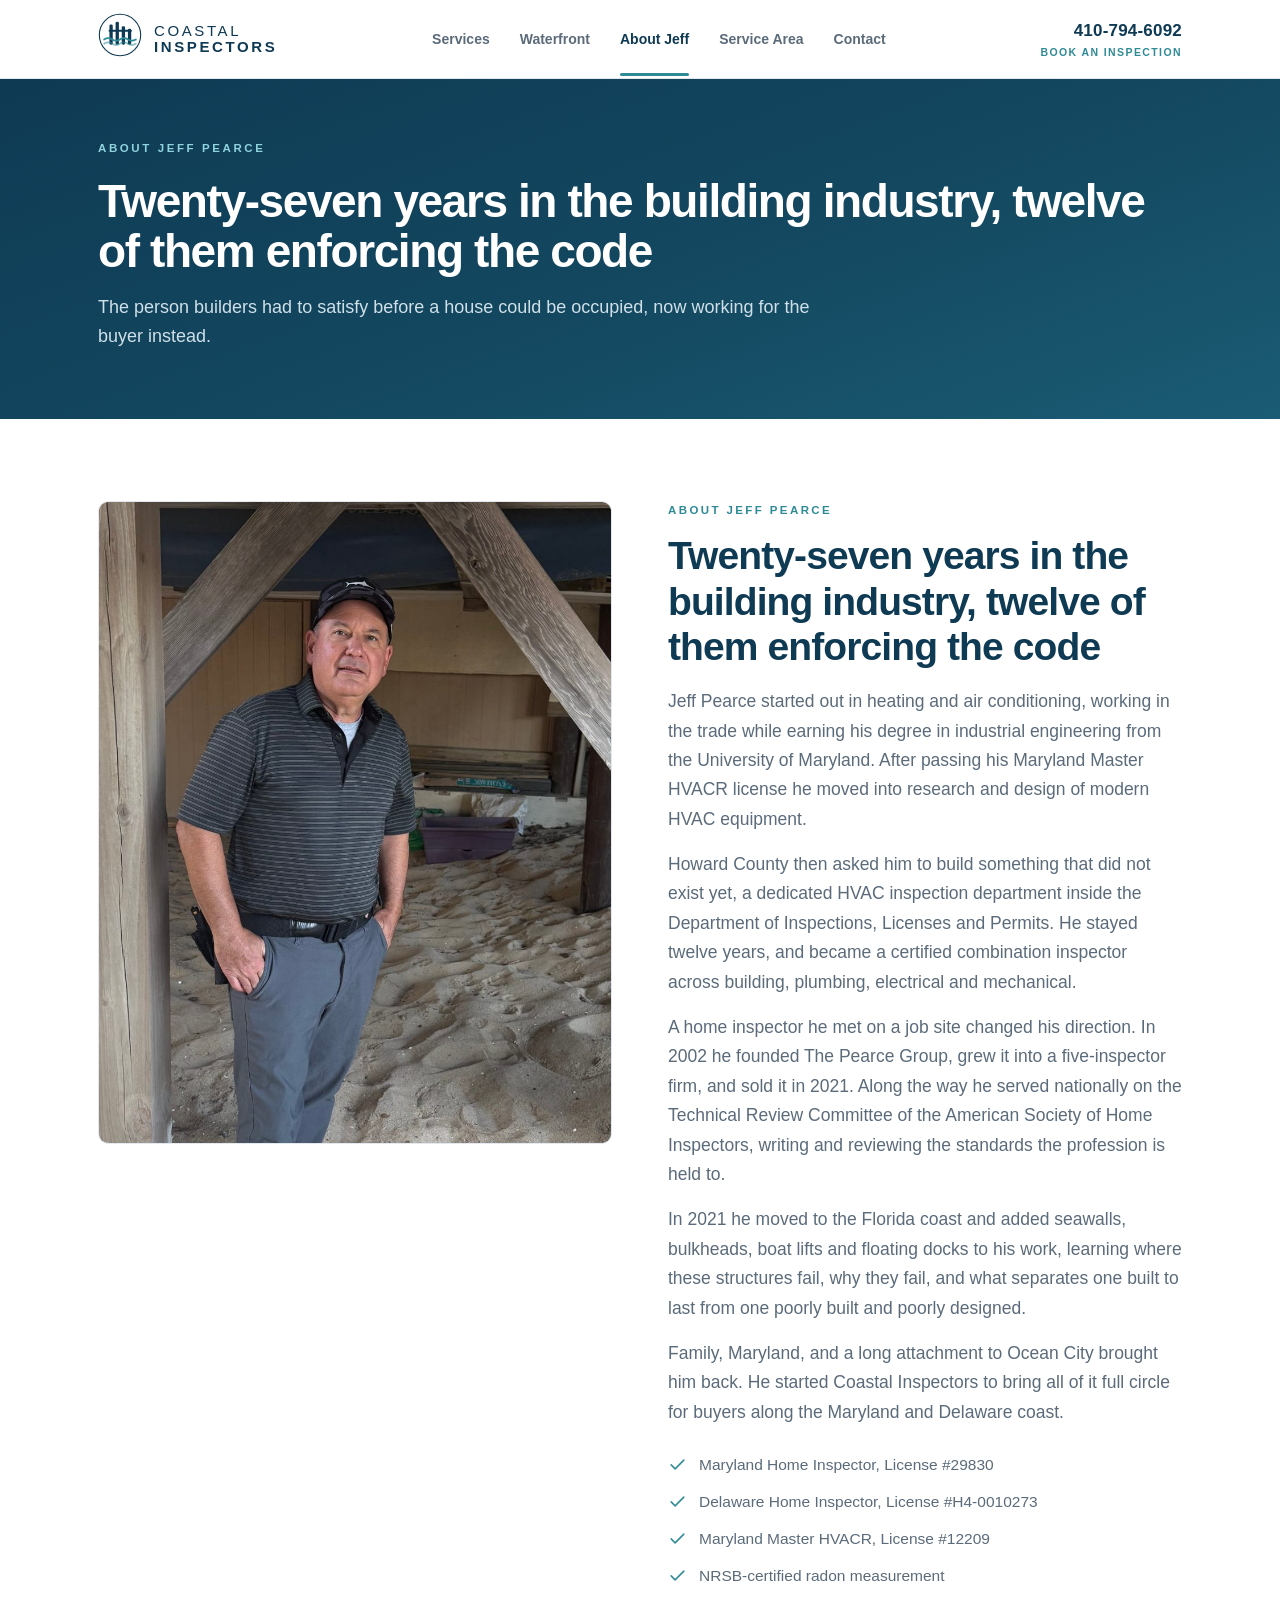
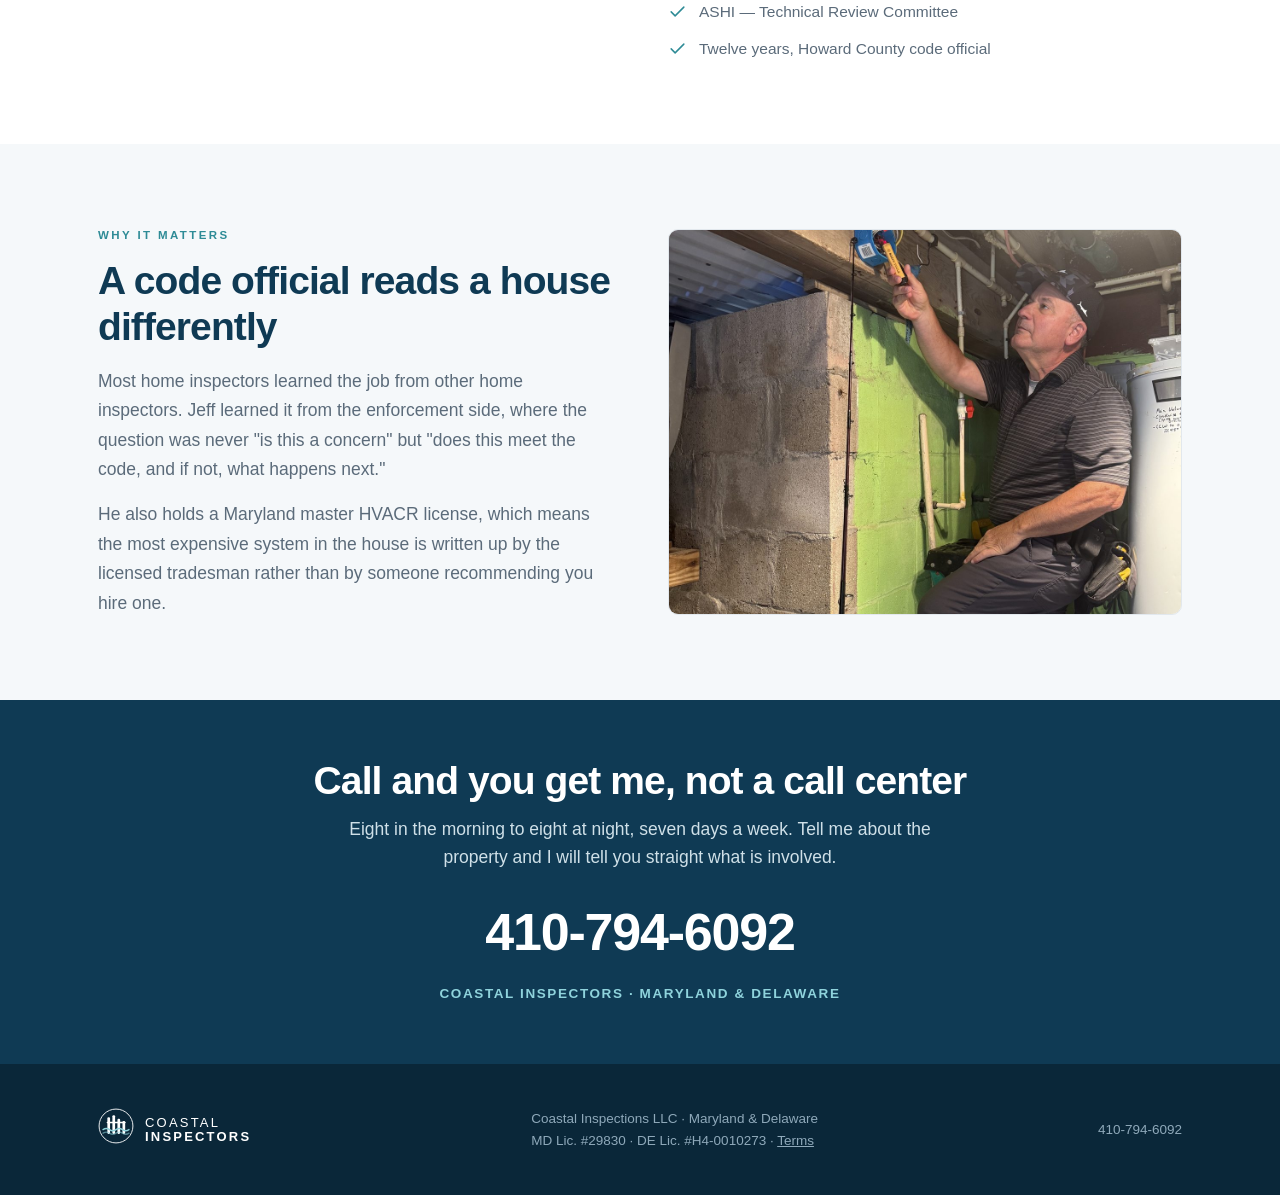
==== commit e27b595b: "Add files via upload" ====
--- a/about.html
+++ b/about.html
@@ -1,7 +1,7 @@
 <!DOCTYPE html>
 <html lang="en"><head><meta charset="utf-8">
 <meta name="viewport" content="width=device-width,initial-scale=1">
-<title>About Jeff Pearce, Licensed Home Inspector | Coastal Inspections</title>
+<title>About Jeff Pearce, Licensed Home Inspector | Coastal Inspectors</title>
 <meta name="description" content="Twenty-seven years in the building industry, twelve as a Howard County code official. Licensed in Maryland and Delaware, Maryland master HVACR, ASHI Technical Review Committee.">
 <link rel="stylesheet" href="styles.css">
 </head><body>
@@ -16,7 +16,7 @@
 <path d="M14 60 q9 -6 18 0 t18 0 t18 0 t18 0" fill="none" stroke="var(--wave)" stroke-width="4" stroke-linecap="round"/>
 <path d="M14 70 q9 -6 18 0 t18 0 t18 0 t18 0" fill="none" stroke="var(--wave)" stroke-width="4" stroke-linecap="round" opacity=".55"/>
 </svg></span>
-<span><span class="bt1">COASTAL</span><span class="bt2">INSPECTIONS</span></span></a>
+<span><span class="bt1">COASTAL</span><span class="bt2">INSPECTORS</span></span></a>
   <nav class="navlinks" id="mnav"><a href="services.html">Services</a><a href="waterfront.html">Waterfront</a><a href="about.html" class="on">About Jeff</a><a href="service-area.html">Service Area</a><a href="contact.html">Contact</a></nav>
   <a class="tel" href="tel:4107946092"><b>410-794-6092</b><span>Book an inspection</span></a>
   <button class="menubtn" type="button" aria-label="Menu" aria-expanded="false" aria-controls="mnav"><span></span></button>
@@ -37,7 +37,7 @@
     <p class="sublede" style="margin-top:16px">Howard County then asked him to build something that did not exist yet, a dedicated HVAC inspection department inside the Department of Inspections, Licenses and Permits. He stayed twelve years, and became a certified combination inspector across building, plumbing, electrical and mechanical.</p>
     <p class="sublede" style="margin-top:16px">A home inspector he met on a job site changed his direction. In 2002 he founded The Pearce Group, grew it into a five-inspector firm, and sold it in 2021. Along the way he served nationally on the Technical Review Committee of the American Society of Home Inspectors, writing and reviewing the standards the profession is held to.</p>
     <p class="sublede" style="margin-top:16px">In 2021 he moved to the Florida coast and added seawalls, bulkheads, boat lifts and floating docks to his work, learning where these structures fail, why they fail, and what separates one built to last from one poorly built and poorly designed.</p>
-    <p class="sublede" style="margin-top:16px">Family, Maryland, and a long attachment to Ocean City brought him back. He started Coastal Inspections to bring all of it full circle for buyers along the Maryland and Delaware coast.</p>
+    <p class="sublede" style="margin-top:16px">Family, Maryland, and a long attachment to Ocean City brought him back. He started Coastal Inspectors to bring all of it full circle for buyers along the Maryland and Delaware coast.</p>
     <div class="checks">
       <div class="check"><svg viewBox="0 0 24 24" fill="none" stroke="currentColor" stroke-width="1.9" stroke-linecap="round" stroke-linejoin="round"><path d="m4 12.5 5 5L20 6.5"/></svg><span>Maryland Home Inspector, License #29830</span></div>
       <div class="check"><svg viewBox="0 0 24 24" fill="none" stroke="currentColor" stroke-width="1.9" stroke-linecap="round" stroke-linejoin="round"><path d="m4 12.5 5 5L20 6.5"/></svg><span>Delaware Home Inspector, License #H4-0010273</span></div>
@@ -65,7 +65,7 @@
   <h2>Call and you get me, not a call center</h2>
   <p>Eight in the morning to eight at night, seven days a week. Tell me about the property and I will tell you straight what is involved.</p>
   <a class="num" href="tel:4107946092">410-794-6092</a>
-  <small>Coastal Inspections &middot; Maryland &amp; Delaware</small>
+  <small>Coastal Inspectors &middot; Maryland &amp; Delaware</small>
 </div></section>
 <footer><div class="wrap fgrid">
   <div class="fbrand"><span style="color:#fff;--wave:#8FD3DC"><svg viewBox="0 0 100 100" aria-hidden="true">
@@ -78,7 +78,7 @@
 <path d="M14 60 q9 -6 18 0 t18 0 t18 0 t18 0" fill="none" stroke="var(--wave)" stroke-width="4" stroke-linecap="round"/>
 <path d="M14 70 q9 -6 18 0 t18 0 t18 0 t18 0" fill="none" stroke="var(--wave)" stroke-width="4" stroke-linecap="round" opacity=".55"/>
 </svg></span>
-<span><span class="bt1">COASTAL</span><span class="bt2">INSPECTIONS</span></span></div>
+<span><span class="bt1">COASTAL</span><span class="bt2">INSPECTORS</span></span></div>
   <div>Coastal Inspections LLC &middot; Maryland &amp; Delaware<br>
     MD Lic. #29830 &middot; DE Lic. #H4-0010273 &middot; <a href="terms.html" style="color:#8FA9BA">Terms</a></div>
   <div>410-794-6092</div>
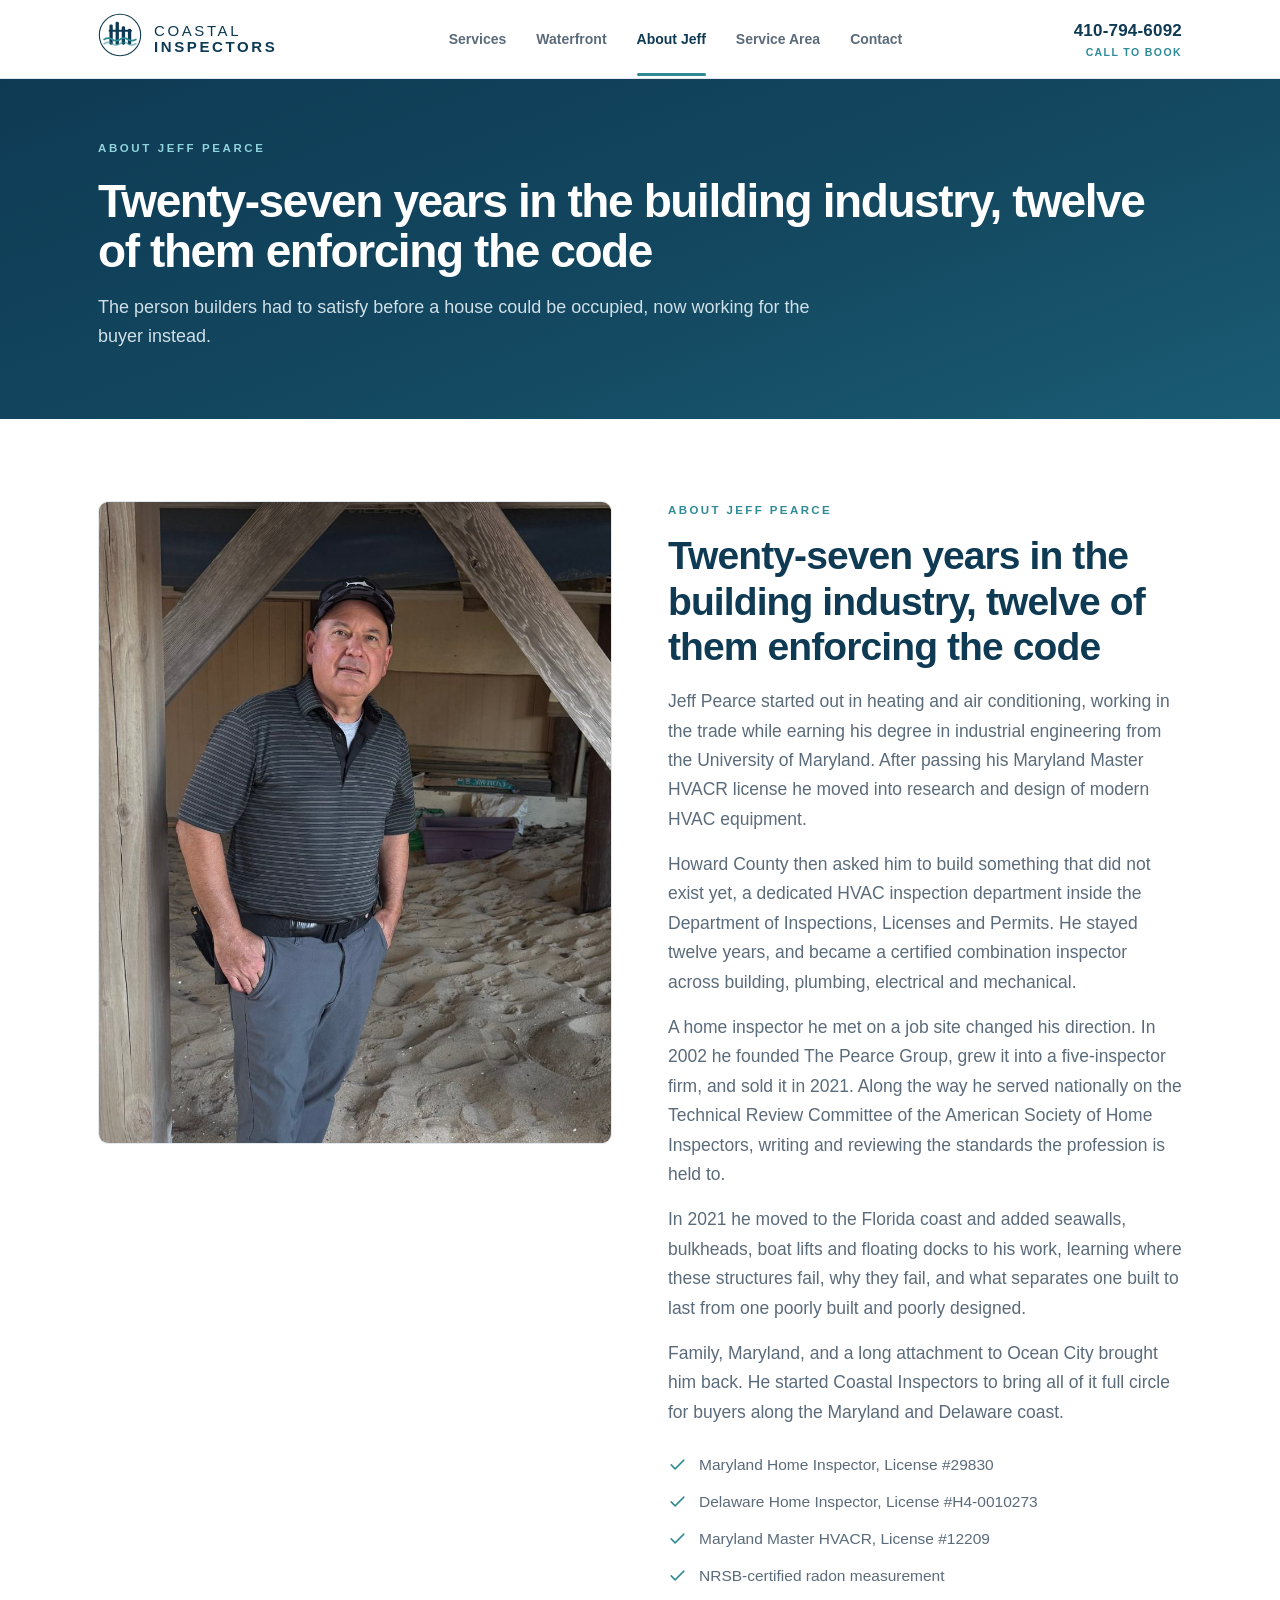
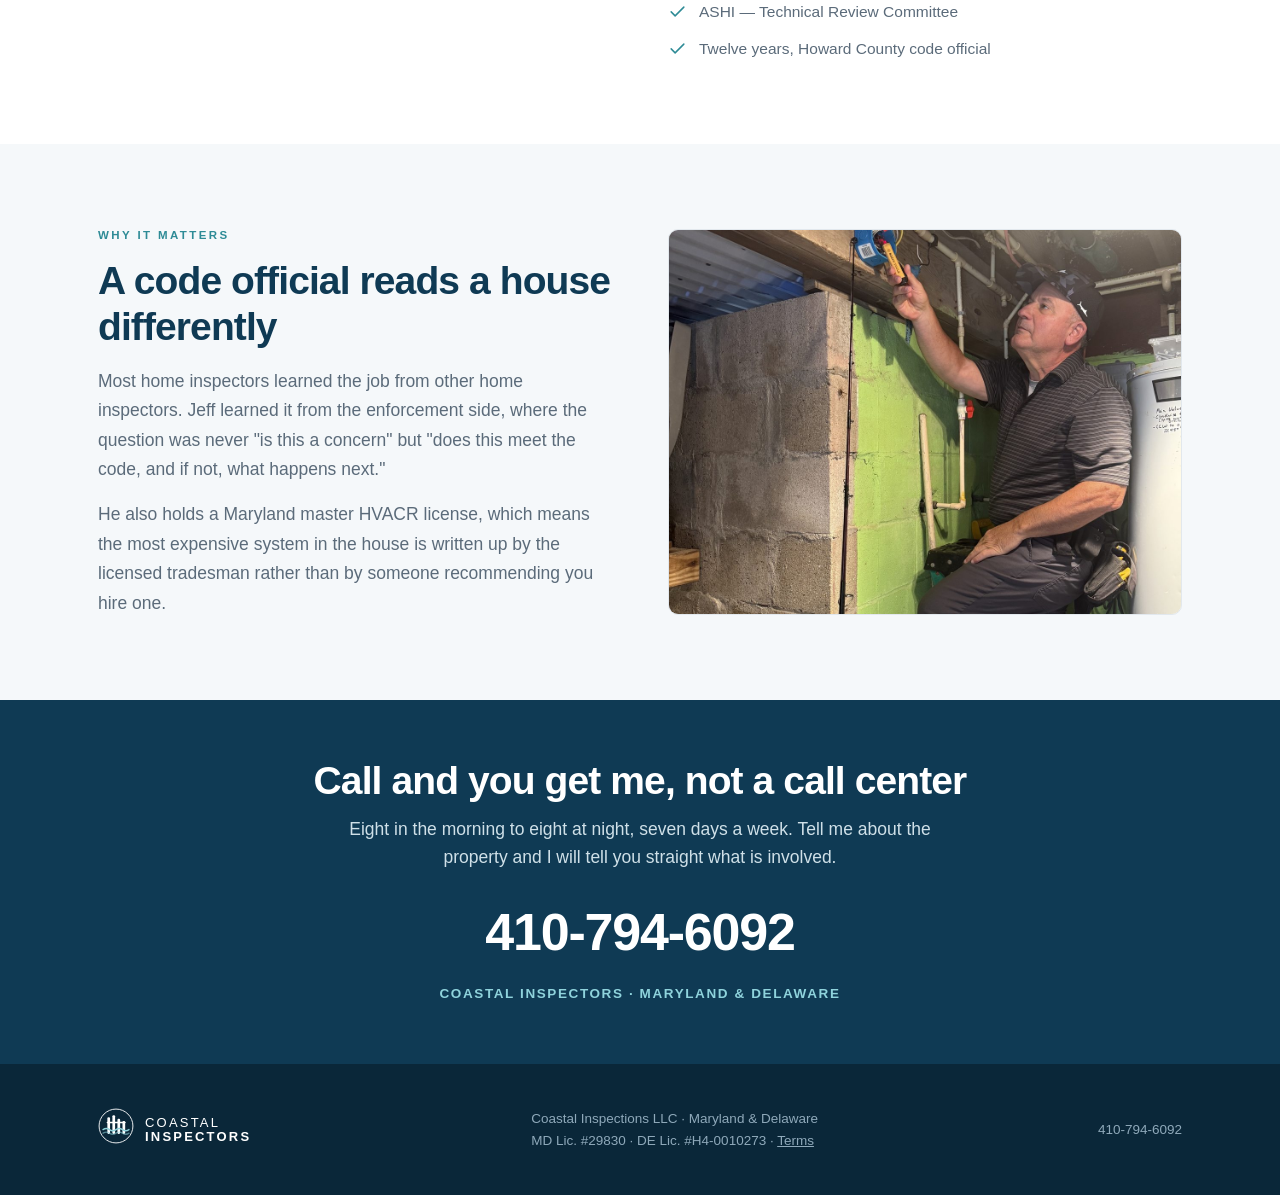
==== commit 33abd8d4: "Add files via upload" ====
--- a/about.html
+++ b/about.html
@@ -18,7 +18,7 @@
 </svg></span>
 <span><span class="bt1">COASTAL</span><span class="bt2">INSPECTORS</span></span></a>
   <nav class="navlinks" id="mnav"><a href="services.html">Services</a><a href="waterfront.html">Waterfront</a><a href="about.html" class="on">About Jeff</a><a href="service-area.html">Service Area</a><a href="contact.html">Contact</a></nav>
-  <a class="tel" href="tel:4107946092"><b>410-794-6092</b><span>Book an inspection</span></a>
+  <a class="tel" href="contact.html"><b>410-794-6092</b><span>Call to book</span></a>
   <button class="menubtn" type="button" aria-label="Menu" aria-expanded="false" aria-controls="mnav"><span></span></button>
 </div></header>
 <script>(function(){var h=document.querySelector("header"),b=h.querySelector(".menubtn");b.addEventListener("click",function(){var o=h.classList.toggle("open");b.setAttribute("aria-expanded",o)});h.querySelectorAll(".navlinks a").forEach(function(a){a.addEventListener("click",function(){h.classList.remove("open")})})})();</script>
